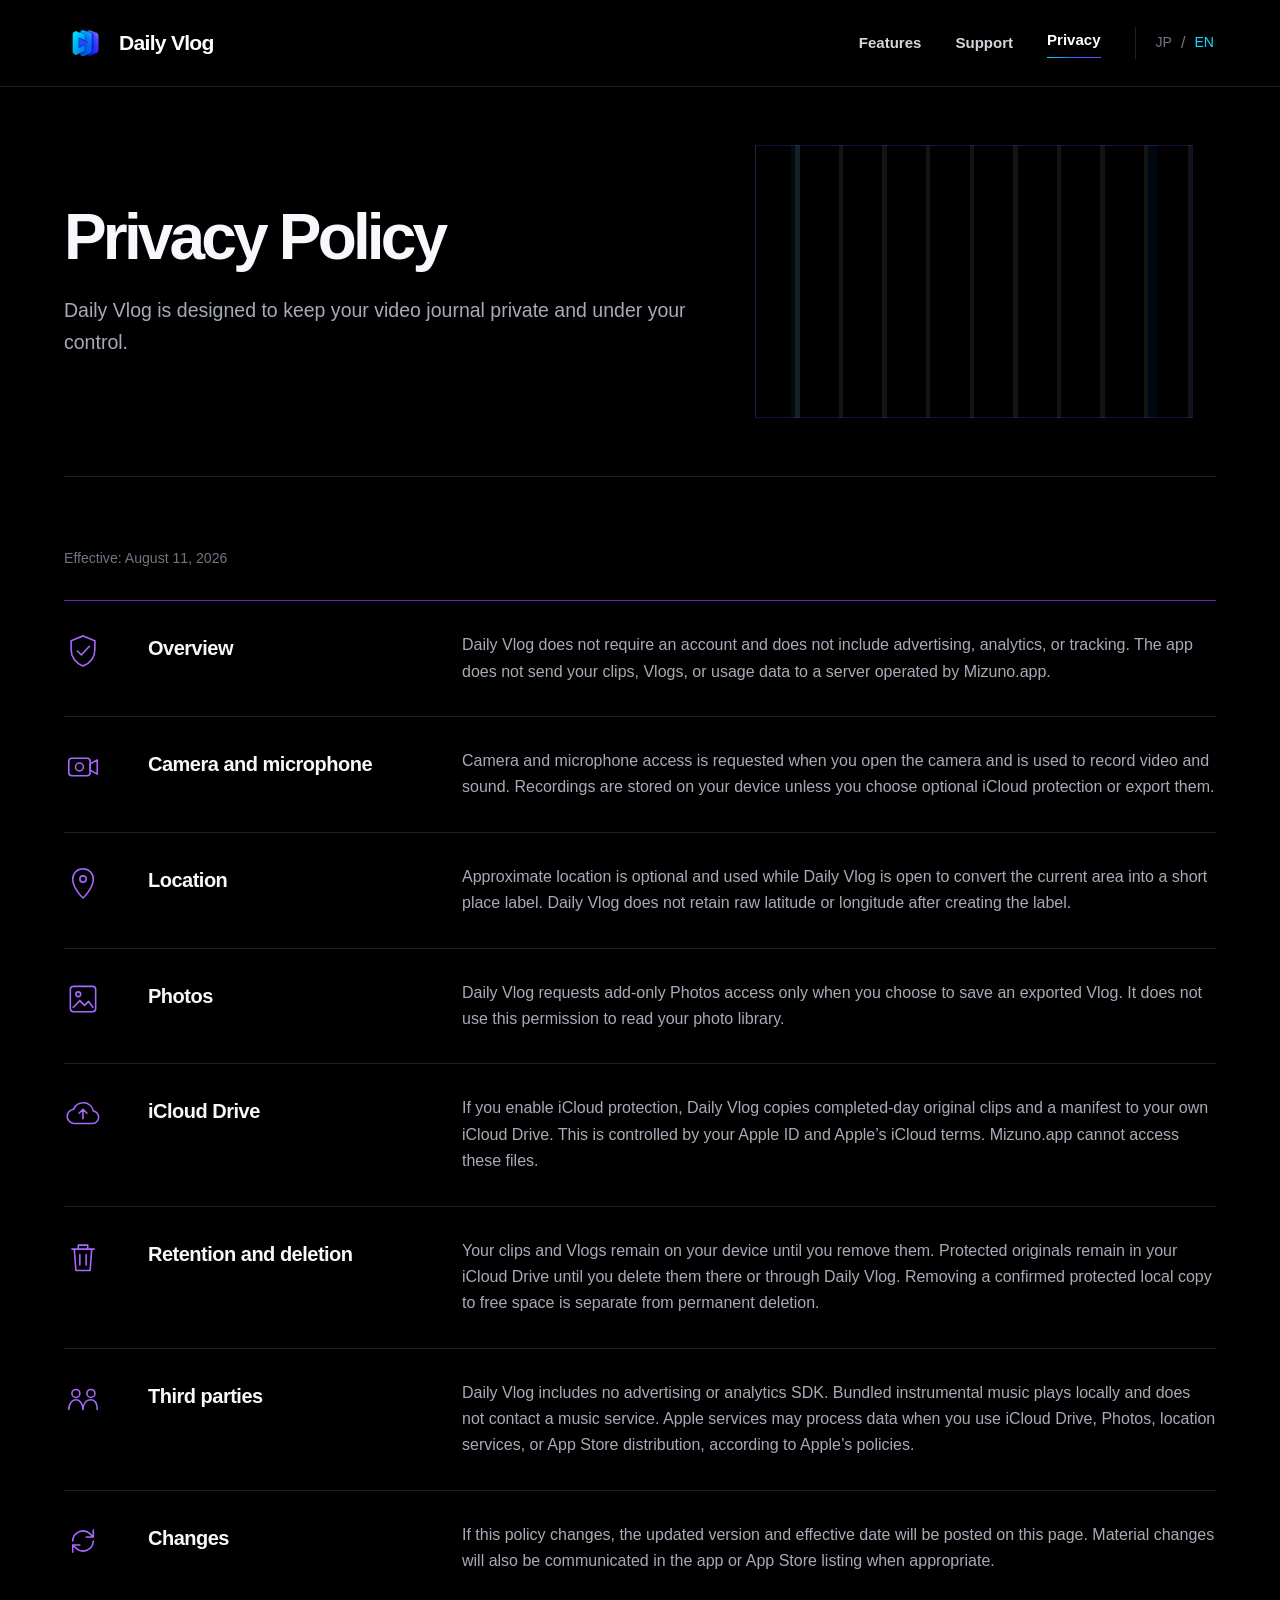
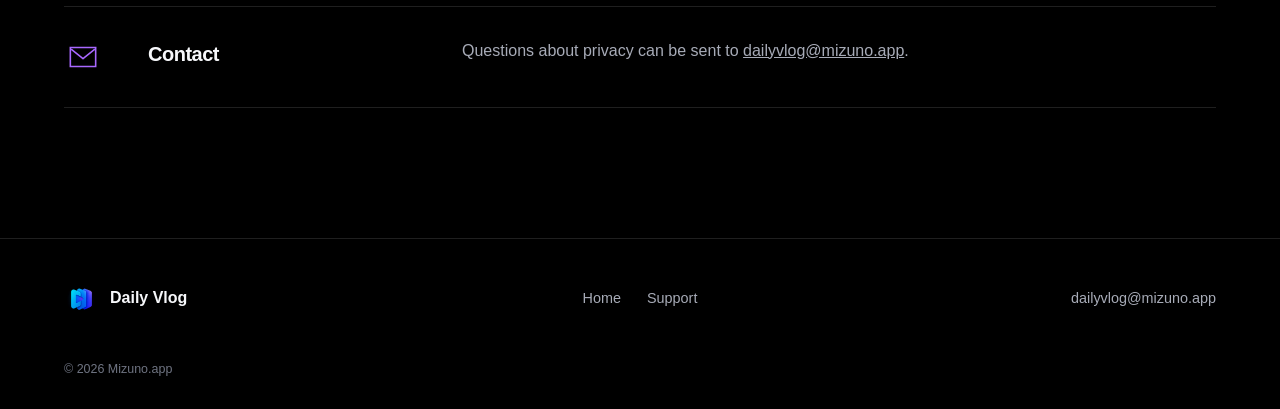
==== privacy/index.html @ 8fce245f "Launch Daily Vlog website" ====
<!doctype html>
<html lang="en">
  <head>
    <meta charset="utf-8"><meta name="viewport" content="width=device-width, initial-scale=1">
    <meta name="description" content="Privacy policy for Daily Vlog on iPhone.">
    <meta name="theme-color" content="#000000"><meta property="og:type" content="website"><meta property="og:title" content="Privacy Policy — Daily Vlog"><meta property="og:url" content="https://dailyvlog.mizuno.app/privacy/">
    <link rel="canonical" href="https://dailyvlog.mizuno.app/privacy/"><link rel="icon" href="/assets/app-icon.png"><link rel="stylesheet" href="/styles.css?v=1">
    <title>Privacy Policy — Daily Vlog</title><script src="/app.js?v=1" defer></script>
  </head>
  <body class="doc--privacy" data-title-en="Privacy Policy — Daily Vlog" data-title-ja="プライバシーポリシー — Daily Vlog">
    <a class="skip-link" href="#main">Skip to content</a><div class="shell">
      <header class="topbar"><div class="topbar__inner"><a class="brand" href="/" aria-label="Daily Vlog home"><img src="/assets/app-icon.png" alt="" width="42" height="42"><span>Daily Vlog</span></a><button class="menu-button" type="button" aria-expanded="false" aria-label="Open menu" data-menu-button><span></span></button><nav class="nav" aria-label="Primary navigation" data-nav><a href="/#features"><span data-lang="en">Features</span><span data-lang="ja" hidden>機能</span></a><a href="/support/"><span data-lang="en">Support</span><span data-lang="ja" hidden>サポート</span></a><a href="/privacy/" aria-current="page"><span data-lang="en">Privacy</span><span data-lang="ja" hidden>プライバシー</span></a><div class="lang-switch" aria-label="Language"><button type="button" data-lang-button="ja" aria-pressed="false">JP</button><span>/</span><button class="is-active" type="button" data-lang-button="en" aria-pressed="true">EN</button></div></nav></div></header>
      <main class="doc-main" id="main">
        <div class="doc-hero"><h1><span data-lang="en">Privacy Policy</span><span data-lang="ja" hidden>プライバシーポリシー</span></h1><p data-lang="en">Daily Vlog is designed to keep your video journal private and under your control.</p><p data-lang="ja" hidden>Daily Vlogは、ビデオ日記をお客様の管理下でプライベートに保つよう設計されています。</p></div>
        <div class="doc-content"><p class="policy-meta"><span data-lang="en">Effective: August 11, 2026</span><span data-lang="ja" hidden>施行日：2026年8月11日</span></p><div class="policy-list">
          <section class="policy-section"><svg viewBox="0 0 48 48" fill="none" aria-hidden="true"><path d="M24 5 39 11v11c0 10-6 17-15 21C15 39 9 32 9 22V11l15-6Z" stroke="currentColor" stroke-width="2"/><path d="m17 24 5 5 10-11" stroke="currentColor" stroke-width="2" stroke-linecap="round" stroke-linejoin="round"/></svg><h2><span data-lang="en">Overview</span><span data-lang="ja" hidden>概要</span></h2><div><p data-lang="en">Daily Vlog does not require an account and does not include advertising, analytics, or tracking. The app does not send your clips, Vlogs, or usage data to a server operated by Mizuno.app.</p><p data-lang="ja" hidden>Daily Vlogはアカウントを必要とせず、広告、アクセス解析、トラッキングを含みません。クリップ、Vlog、利用情報をMizuno.appが運営するサーバーへ送信しません。</p></div></section>
          <section class="policy-section"><svg viewBox="0 0 48 48" fill="none" aria-hidden="true"><rect x="6" y="13" width="27" height="22" rx="4" stroke="currentColor" stroke-width="2"/><path d="m33 20 9-5v18l-9-5v-8Z" stroke="currentColor" stroke-width="2" stroke-linejoin="round"/><circle cx="19.5" cy="24" r="5" stroke="currentColor" stroke-width="2"/></svg><h2><span data-lang="en">Camera and microphone</span><span data-lang="ja" hidden>カメラとマイク</span></h2><div><p data-lang="en">Camera and microphone access is requested when you open the camera and is used to record video and sound. Recordings are stored on your device unless you choose optional iCloud protection or export them.</p><p data-lang="ja" hidden>カメラを開いたときに、映像と音声を記録するためのアクセスを求めます。撮影データは、任意のiCloud保護や書き出しを選ばない限り端末内に保存されます。</p></div></section>
          <section class="policy-section"><svg viewBox="0 0 48 48" fill="none" aria-hidden="true"><path d="M24 43s13-12 13-24a13 13 0 1 0-26 0c0 12 13 24 13 24Z" stroke="currentColor" stroke-width="2"/><circle cx="24" cy="19" r="4" stroke="currentColor" stroke-width="2"/></svg><h2><span data-lang="en">Location</span><span data-lang="ja" hidden>位置情報</span></h2><div><p data-lang="en">Approximate location is optional and used while Daily Vlog is open to convert the current area into a short place label. Daily Vlog does not retain raw latitude or longitude after creating the label.</p><p data-lang="ja" hidden>おおよその位置情報は任意です。Daily Vlogの使用中に現在地を短い場所名へ変換するために使い、場所名の作成後は緯度・経度の生データを保持しません。</p></div></section>
          <section class="policy-section"><svg viewBox="0 0 48 48" fill="none" aria-hidden="true"><rect x="8" y="8" width="32" height="32" rx="4" stroke="currentColor" stroke-width="2"/><circle cx="18" cy="18" r="3" stroke="currentColor" stroke-width="2"/><path d="m11 35 9-9 6 6 5-5 6 8" stroke="currentColor" stroke-width="2" stroke-linejoin="round"/></svg><h2><span data-lang="en">Photos</span><span data-lang="ja" hidden>写真</span></h2><div><p data-lang="en">Daily Vlog requests add-only Photos access only when you choose to save an exported Vlog. It does not use this permission to read your photo library.</p><p data-lang="ja" hidden>書き出したVlogを「写真」へ保存するときだけ、追加専用アクセスを求めます。この許可を写真ライブラリの読み取りには使いません。</p></div></section>
          <section class="policy-section"><svg viewBox="0 0 48 48" fill="none" aria-hidden="true"><path d="M14 36h22a8 8 0 0 0 1-15.9A13 13 0 0 0 12.2 18 9 9 0 0 0 14 36Z" stroke="currentColor" stroke-width="2"/><path d="M24 30V18m-5 5 5-5 5 5" stroke="currentColor" stroke-width="2" stroke-linecap="round" stroke-linejoin="round"/></svg><h2><span data-lang="en">iCloud Drive</span><span data-lang="ja" hidden>iCloud Drive</span></h2><div><p data-lang="en">If you enable iCloud protection, Daily Vlog copies completed-day original clips and a manifest to your own iCloud Drive. This is controlled by your Apple ID and Apple’s iCloud terms. Mizuno.app cannot access these files.</p><p data-lang="ja" hidden>iCloud保護を有効にすると、完成した日のオリジナルクリップと管理情報をご自身のiCloud Driveへコピーします。これはApple IDとAppleのiCloud利用条件に基づいて管理され、Mizuno.appはファイルへアクセスできません。</p></div></section>
          <section class="policy-section"><svg viewBox="0 0 48 48" fill="none" aria-hidden="true"><path d="M10 14h28M18 14V9h12v5m-17 0 2 27h18l2-27M20 21v13m8-13v13" stroke="currentColor" stroke-width="2" stroke-linecap="round" stroke-linejoin="round"/></svg><h2><span data-lang="en">Retention and deletion</span><span data-lang="ja" hidden>保持と削除</span></h2><div><p data-lang="en">Your clips and Vlogs remain on your device until you remove them. Protected originals remain in your iCloud Drive until you delete them there or through Daily Vlog. Removing a confirmed protected local copy to free space is separate from permanent deletion.</p><p data-lang="ja" hidden>クリップとVlogは、お客様が削除するまで端末に残ります。保護済みのオリジナルは、Daily VlogまたはiCloud Driveから削除するまで残ります。容量を空けるため保護確認済みの端末内コピーだけを外す操作は、完全削除とは別です。</p></div></section>
          <section class="policy-section"><svg viewBox="0 0 48 48" fill="none" aria-hidden="true"><circle cx="15" cy="17" r="5" stroke="currentColor" stroke-width="2"/><circle cx="34" cy="17" r="5" stroke="currentColor" stroke-width="2"/><path d="M6 38c0-8 4-13 9-13s9 5 9 13M24 38c0-8 4-13 10-13s8 5 8 13" stroke="currentColor" stroke-width="2"/></svg><h2><span data-lang="en">Third parties</span><span data-lang="ja" hidden>第三者サービス</span></h2><div><p data-lang="en">Daily Vlog includes no advertising or analytics SDK. Bundled instrumental music plays locally and does not contact a music service. Apple services may process data when you use iCloud Drive, Photos, location services, or App Store distribution, according to Apple’s policies.</p><p data-lang="ja" hidden>Daily Vlogには広告・解析SDKがありません。収録されたインストゥルメンタル音楽は端末内で再生され、音楽サービスへ接続しません。iCloud Drive、「写真」、位置情報サービス、App Store配信を使う場合、Appleの方針に基づいてAppleのサービスがデータを処理することがあります。</p></div></section>
          <section class="policy-section"><svg viewBox="0 0 48 48" fill="none" aria-hidden="true"><path d="M11 24a13 13 0 0 1 22-9l4 4m0-9v9h-9M37 24a13 13 0 0 1-22 9l-4-4m0 9v-9h9" stroke="currentColor" stroke-width="2" stroke-linecap="round" stroke-linejoin="round"/></svg><h2><span data-lang="en">Changes</span><span data-lang="ja" hidden>変更</span></h2><div><p data-lang="en">If this policy changes, the updated version and effective date will be posted on this page. Material changes will also be communicated in the app or App Store listing when appropriate.</p><p data-lang="ja" hidden>本ポリシーを変更する場合、このページに更新内容と施行日を掲載します。重要な変更は、必要に応じてアプリ内またはApp Storeの掲載情報でもお知らせします。</p></div></section>
          <section class="policy-section"><svg viewBox="0 0 48 48" fill="none" aria-hidden="true"><path d="M8 12h32v24H8V12Z" stroke="currentColor" stroke-width="2"/><path d="m9 14 15 12 15-12" stroke="currentColor" stroke-width="2" stroke-linejoin="round"/></svg><h2><span data-lang="en">Contact</span><span data-lang="ja" hidden>お問い合わせ</span></h2><div><p data-lang="en">Questions about privacy can be sent to <a href="mailto:dailyvlog@mizuno.app">dailyvlog@mizuno.app</a>.</p><p data-lang="ja" hidden>プライバシーに関するお問い合わせは、<a href="mailto:dailyvlog@mizuno.app">dailyvlog@mizuno.app</a>までお送りください。</p></div></section>
        </div></div>
      </main>
      <footer class="footer"><div class="footer__inner"><div class="footer__brand"><img src="/assets/app-icon.png" alt="" width="34" height="34"><span>Daily Vlog</span></div><nav aria-label="Footer"><a href="/">Home</a><a href="/support/">Support</a></nav><a class="footer__contact" href="mailto:dailyvlog@mizuno.app">dailyvlog@mizuno.app</a></div><div class="footer__legal">© 2026 Mizuno.app</div></footer>
    </div>
  </body>
</html>
---- styles.css ----
:root {
  color-scheme: dark;
  --black: #000;
  --surface: #07080c;
  --surface-soft: #0b0d14;
  --text: #f7f8fb;
  --muted: #a7abb7;
  --faint: #6f7482;
  --line: rgba(255, 255, 255, 0.12);
  --line-strong: rgba(255, 255, 255, 0.22);
  --cyan: #12d9ff;
  --blue: #1677ff;
  --violet: #8d38ff;
  --accent: linear-gradient(110deg, var(--cyan), var(--blue) 48%, var(--violet));
  --max: 1220px;
  --page-pad: clamp(24px, 5vw, 72px);
  --radius: 22px;
  --shadow: 0 32px 90px rgba(22, 119, 255, 0.18);
  --font: Inter, ui-sans-serif, -apple-system, BlinkMacSystemFont, "SF Pro Display", "Segoe UI", "Hiragino Sans", "Yu Gothic", sans-serif;
}

*,
*::before,
*::after {
  box-sizing: border-box;
}

html {
  scroll-behavior: smooth;
  background: var(--black);
}

body {
  min-width: 320px;
  margin: 0;
  background: var(--black);
  color: var(--text);
  font-family: var(--font);
  line-height: 1.65;
  -webkit-font-smoothing: antialiased;
  text-rendering: optimizeLegibility;
}

body::before {
  content: "";
  position: fixed;
  inset: 0;
  z-index: -2;
  pointer-events: none;
  background:
    radial-gradient(circle at 72% 10%, rgba(22, 119, 255, 0.09), transparent 34%),
    radial-gradient(circle at 88% 52%, rgba(141, 56, 255, 0.055), transparent 30%);
}

a {
  color: inherit;
}

img {
  display: block;
  max-width: 100%;
}

button {
  color: inherit;
  font: inherit;
}

[hidden] {
  display: none !important;
}

.skip-link {
  position: fixed;
  top: 12px;
  left: 12px;
  z-index: 100;
  padding: 10px 14px;
  border-radius: 10px;
  background: white;
  color: black;
  transform: translateY(-160%);
}

.skip-link:focus {
  transform: translateY(0);
}

.shell {
  overflow: clip;
}

.topbar {
  position: relative;
  z-index: 20;
  border-bottom: 1px solid var(--line);
  background: rgba(0, 0, 0, 0.86);
  backdrop-filter: blur(22px);
}

.topbar__inner,
.section__inner,
.footer__inner,
.doc-hero,
.doc-content {
  width: min(calc(100% - (var(--page-pad) * 2)), var(--max));
  margin: 0 auto;
}

.topbar__inner {
  min-height: 86px;
  display: flex;
  align-items: center;
  justify-content: space-between;
  gap: 32px;
}

.brand {
  display: inline-flex;
  align-items: center;
  gap: 13px;
  color: white;
  font-size: 1.32rem;
  font-weight: 760;
  letter-spacing: -0.035em;
  text-decoration: none;
}

.brand img {
  width: 42px;
  height: 42px;
  border-radius: 11px;
}

.nav {
  display: flex;
  align-items: center;
  gap: 34px;
}

.nav a {
  color: #d4d6dc;
  font-size: 0.94rem;
  font-weight: 590;
  text-decoration: none;
  transition: color 160ms ease;
}

.nav a:hover,
.nav a:focus-visible,
.nav a[aria-current="page"] {
  color: white;
}

.nav a[aria-current="page"]::after {
  content: "";
  display: block;
  height: 1px;
  margin-top: 5px;
  background: var(--accent);
}

.lang-switch {
  display: inline-flex;
  align-items: center;
  gap: 7px;
  padding-left: 18px;
  border-left: 1px solid var(--line);
}

.lang-switch span {
  color: var(--faint);
}

.lang-switch button {
  padding: 4px 2px;
  border: 0;
  background: transparent;
  color: var(--faint);
  font-size: 0.88rem;
  cursor: pointer;
}

.lang-switch button.is-active {
  color: var(--cyan);
}

.menu-button {
  display: none;
  width: 44px;
  height: 44px;
  align-items: center;
  justify-content: center;
  border: 1px solid var(--line-strong);
  border-radius: 50%;
  background: var(--surface);
}

.menu-button span {
  width: 18px;
  height: 1.5px;
  background: currentColor;
  box-shadow: 0 6px 0 currentColor, 0 -6px 0 currentColor;
}

.hero {
  border-bottom: 1px solid var(--line);
}

.hero__inner {
  width: min(calc(100% - (var(--page-pad) * 2)), 1400px);
  min-height: 650px;
  margin: 0 auto;
  display: grid;
  grid-template-columns: minmax(390px, 0.82fr) minmax(520px, 1.18fr);
  align-items: center;
  gap: 20px;
  padding: 58px 0 54px;
}

.hero__copy {
  position: relative;
  z-index: 2;
  max-width: 650px;
}

h1,
h2,
h3,
p {
  margin-top: 0;
}

.hero h1 {
  max-width: 760px;
  margin-bottom: 28px;
  font-size: clamp(3.45rem, 5.2vw, 5.4rem);
  font-weight: 780;
  letter-spacing: -0.068em;
  line-height: 0.99;
}

.hero__lead {
  max-width: 570px;
  margin-bottom: 34px;
  color: #b8bbc5;
  font-size: clamp(1.05rem, 1.6vw, 1.28rem);
  line-height: 1.55;
}

.actions {
  display: flex;
  flex-wrap: wrap;
  gap: 14px;
}

.button {
  display: inline-flex;
  min-height: 54px;
  align-items: center;
  justify-content: center;
  padding: 0 24px;
  border: 1px solid var(--line-strong);
  border-radius: 12px;
  font-size: 0.96rem;
  font-weight: 690;
  letter-spacing: -0.01em;
  text-decoration: none;
  transition: transform 180ms ease, border-color 180ms ease, box-shadow 180ms ease;
}

.button:hover,
.button:focus-visible {
  transform: translateY(-2px);
  border-color: rgba(255, 255, 255, 0.42);
}

.button--primary {
  border: 0;
  background: var(--accent);
  color: white;
  box-shadow: 0 16px 44px rgba(73, 54, 255, 0.27);
}

.button--ghost {
  background: rgba(0, 0, 0, 0.5);
}

.hero__media {
  position: relative;
  min-width: 0;
}

.hero__media::before {
  content: "";
  position: absolute;
  inset: 12% 8%;
  z-index: -1;
  background: radial-gradient(ellipse, rgba(20, 128, 255, 0.2), transparent 68%);
  filter: blur(24px);
}

.hero__media img {
  width: 100%;
  max-height: 620px;
  object-fit: contain;
  filter: saturate(0.96) contrast(1.03);
  mask-image: linear-gradient(90deg, transparent 0, black 8%, black 96%, transparent 100%);
}

.section {
  padding: clamp(92px, 11vw, 156px) 0;
  border-bottom: 1px solid var(--line);
}

.section h2,
.doc-hero h1 {
  margin-bottom: 24px;
  font-size: clamp(2.8rem, 5vw, 5rem);
  font-weight: 760;
  letter-spacing: -0.06em;
  line-height: 1.02;
}

.section__intro {
  max-width: 690px;
  color: var(--muted);
  font-size: clamp(1.05rem, 1.6vw, 1.3rem);
}

.workflow {
  display: grid;
  grid-template-columns: repeat(3, 1fr);
  gap: clamp(28px, 5vw, 72px);
}

.workflow__item {
  min-width: 0;
}

.workflow__number {
  display: inline-block;
  margin-bottom: 26px;
  color: var(--cyan);
  font-size: 0.9rem;
  font-weight: 760;
  letter-spacing: 0.08em;
}

.workflow__item:nth-child(2) .workflow__number {
  color: var(--blue);
}

.workflow__item:nth-child(3) .workflow__number {
  color: #a868ff;
}

.workflow__visual {
  height: 142px;
  margin-bottom: 32px;
  display: flex;
  align-items: center;
  color: var(--cyan);
}

.duration-dial {
  width: 140px;
  height: 140px;
  display: flex;
  align-items: center;
  justify-content: center;
  gap: 12px;
  border: 1px solid rgba(18, 217, 255, 0.48);
  border-radius: 50%;
  box-shadow: inset 0 0 26px rgba(18, 217, 255, 0.08), 0 0 32px rgba(18, 217, 255, 0.1);
}

.duration-dial span {
  color: #8eeeff;
  font-size: 1.08rem;
}

.duration-dial strong {
  color: #d7f9ff;
  font-size: 2.5rem;
  font-weight: 520;
}

.film-stack {
  position: relative;
  width: 150px;
  height: 110px;
}

.film-stack span {
  position: absolute;
  inset: 15px 20px;
  border: 2px solid var(--blue);
  border-radius: 12px;
  background: linear-gradient(135deg, rgba(18, 217, 255, 0.16), rgba(141, 56, 255, 0.18));
  box-shadow: 0 0 24px rgba(22, 119, 255, 0.2);
}

.film-stack span:nth-child(1) { transform: rotate(-12deg) translate(-9px, 1px); opacity: 0.55; }
.film-stack span:nth-child(2) { transform: rotate(0); }
.film-stack span:nth-child(3) { transform: rotate(12deg) translate(9px, 1px); opacity: 0.62; border-color: var(--violet); }

.keep-mark {
  width: 112px;
  height: 126px;
  display: grid;
  place-items: center;
  border: 1px solid rgba(141, 56, 255, 0.7);
  border-radius: 18px;
  background: linear-gradient(155deg, rgba(22, 119, 255, 0.15), rgba(141, 56, 255, 0.16));
  box-shadow: 0 0 36px rgba(141, 56, 255, 0.14);
}

.keep-mark svg {
  width: 44px;
  color: #b37aff;
}

.workflow h3 {
  margin-bottom: 14px;
  font-size: 2rem;
  font-weight: 710;
  letter-spacing: -0.04em;
}

.workflow p {
  max-width: 330px;
  margin-bottom: 0;
  color: var(--muted);
}

.privacy-story {
  display: grid;
  grid-template-columns: minmax(300px, 0.78fr) minmax(430px, 1.22fr);
  align-items: center;
  gap: clamp(56px, 10vw, 150px);
}

.privacy-story__visual {
  position: relative;
  min-height: 440px;
  display: grid;
  place-items: center;
}

.privacy-story__visual::before,
.privacy-story__visual::after {
  content: "";
  position: absolute;
  border: 1px solid rgba(18, 217, 255, 0.18);
  border-radius: 50%;
}

.privacy-story__visual::before { width: 390px; height: 390px; }
.privacy-story__visual::after { width: 290px; height: 290px; border-color: rgba(141, 56, 255, 0.25); }

.privacy-story__visual img {
  position: relative;
  z-index: 2;
  width: min(58%, 230px);
  border-radius: 24%;
  box-shadow: var(--shadow);
}

.privacy-story__copy h2 {
  max-width: 720px;
}

.privacy-points {
  margin: 38px 0 0;
  padding: 0;
  display: grid;
  gap: 16px;
  list-style: none;
}

.privacy-points li {
  padding: 17px 0;
  border-top: 1px solid var(--line);
  color: #d6d8df;
  font-weight: 620;
}

.features-layout {
  display: grid;
  grid-template-columns: minmax(260px, 0.68fr) minmax(520px, 1.32fr);
  gap: clamp(50px, 9vw, 130px);
}

.feature-list {
  border-top: 1px solid var(--line);
}

.feature-row {
  display: grid;
  grid-template-columns: 58px minmax(170px, 0.7fr) minmax(250px, 1.3fr);
  align-items: center;
  gap: 28px;
  padding: 30px 0;
  border-bottom: 1px solid var(--line);
}

.feature-row::after {
  content: "";
  grid-column: 1 / -1;
  height: 1px;
  margin-bottom: -31px;
  background: var(--accent);
  opacity: 0;
  transform: scaleX(0.5);
  transform-origin: left;
  transition: opacity 180ms ease, transform 220ms ease;
}

.feature-row:hover::after {
  opacity: 0.9;
  transform: scaleX(1);
}

.feature-row svg {
  width: 40px;
  height: 40px;
  color: var(--cyan);
}

.feature-row:nth-child(2) svg,
.feature-row:nth-child(3) svg { color: var(--blue); }
.feature-row:nth-child(4) svg { color: #a868ff; }

.feature-row h3 {
  margin: 0;
  font-size: 1.3rem;
  letter-spacing: -0.025em;
}

.feature-row p {
  margin: 0;
  color: var(--muted);
}

.closing {
  position: relative;
  min-height: 430px;
  display: flex;
  align-items: center;
  overflow: hidden;
}

.closing::after {
  content: "";
  position: absolute;
  inset: 0 0 0 38%;
  background: url("/assets/hero-moments.png") center / cover no-repeat;
  opacity: 0.35;
  mask-image: linear-gradient(90deg, transparent 0, black 30%, black 100%);
}

.closing__copy {
  position: relative;
  z-index: 2;
}

.closing h2 {
  max-width: 520px;
}

.footer {
  border-top: 1px solid var(--line);
}

.footer__inner {
  min-height: 120px;
  display: grid;
  grid-template-columns: 1fr auto 1fr;
  align-items: center;
  gap: 34px;
}

.footer__brand {
  display: flex;
  align-items: center;
  gap: 12px;
  font-weight: 700;
}

.footer__brand img {
  width: 34px;
  height: 34px;
  border-radius: 9px;
}

.footer nav {
  display: flex;
  gap: 26px;
}

.footer nav a,
.footer__contact {
  color: var(--muted);
  font-size: 0.9rem;
  text-decoration: none;
}

.footer__contact {
  justify-self: end;
}

.footer__legal {
  width: min(calc(100% - (var(--page-pad) * 2)), var(--max));
  margin: 0 auto;
  padding: 0 0 30px;
  color: var(--faint);
  font-size: 0.78rem;
}

.doc-main {
  min-height: 70vh;
}

.doc-hero {
  position: relative;
  min-height: 390px;
  display: flex;
  flex-direction: column;
  justify-content: center;
  border-bottom: 1px solid var(--line);
}

.doc-hero::after {
  content: "";
  position: absolute;
  right: 2%;
  width: 38%;
  aspect-ratio: 1.6;
  border: 1px solid rgba(18, 217, 255, 0.22);
  background:
    linear-gradient(90deg, transparent 8%, rgba(18, 217, 255, 0.08) 8% 10%, transparent 10% 90%, rgba(22, 119, 255, 0.08) 90% 92%, transparent 92%),
    repeating-linear-gradient(90deg, transparent 0 9%, rgba(255, 255, 255, 0.1) 9% 10%);
  opacity: 0.8;
}

.doc--privacy .doc-hero::after {
  border-color: rgba(141, 56, 255, 0.28);
}

.doc-hero h1 {
  position: relative;
  z-index: 1;
  max-width: 790px;
}

.doc-hero p {
  position: relative;
  z-index: 1;
  max-width: 650px;
  margin: 0;
  color: var(--muted);
  font-size: 1.22rem;
}

.doc-content {
  padding: 70px 0 130px;
}

.faq-list {
  border-top: 1px solid rgba(18, 217, 255, 0.65);
}

.faq-list details {
  border-bottom: 1px solid var(--line);
}

.faq-list summary {
  position: relative;
  padding: 27px 54px 27px 44px;
  color: #edfaff;
  font-size: 1.22rem;
  font-weight: 680;
  letter-spacing: -0.02em;
  cursor: pointer;
  list-style: none;
}

.faq-list summary::-webkit-details-marker {
  display: none;
}

.faq-list summary::before {
  content: "";
  position: absolute;
  top: 35px;
  left: 7px;
  width: 10px;
  height: 10px;
  border-right: 2px solid var(--cyan);
  border-bottom: 2px solid var(--cyan);
  transform: rotate(-45deg);
  transition: transform 160ms ease;
}

.faq-list summary::after {
  content: "+";
  position: absolute;
  top: 25px;
  right: 6px;
  color: var(--cyan);
  font-size: 1.5rem;
  font-weight: 350;
}

.faq-list details[open] summary::before {
  transform: rotate(45deg);
}

.faq-list details[open] summary::after {
  content: "−";
}

.faq-answer {
  max-width: 840px;
  padding: 0 44px 30px;
  color: var(--muted);
}

.faq-answer p:last-child,
.faq-answer ul:last-child {
  margin-bottom: 0;
}

.faq-answer li + li {
  margin-top: 8px;
}

.contact-block {
  margin-top: 60px;
  padding: 44px 0;
  display: grid;
  grid-template-columns: 72px 1fr auto;
  align-items: center;
  gap: 26px;
  border-top: 1px solid var(--cyan);
  border-bottom: 1px solid var(--blue);
}

.contact-block svg {
  width: 52px;
  color: var(--cyan);
}

.contact-block h2 {
  margin-bottom: 6px;
  font-size: 1.6rem;
  letter-spacing: -0.035em;
}

.contact-block p {
  margin: 0;
  color: var(--muted);
}

.contact-block > a {
  color: var(--cyan);
  font-size: 1.15rem;
  font-weight: 650;
  text-underline-offset: 6px;
}

.policy-list {
  border-top: 1px solid rgba(141, 56, 255, 0.7);
}

.policy-section {
  display: grid;
  grid-template-columns: 56px minmax(210px, 0.55fr) minmax(340px, 1.45fr);
  gap: 28px;
  align-items: start;
  padding: 31px 0;
  border-bottom: 1px solid var(--line);
}

.policy-section svg {
  width: 38px;
  color: #a868ff;
}

.policy-section h2 {
  margin: 0;
  font-size: 1.25rem;
  letter-spacing: -0.025em;
}

.policy-section p {
  margin: 0;
  color: var(--muted);
}

.policy-section p + p {
  margin-top: 12px;
}

.policy-meta {
  margin-bottom: 30px;
  color: var(--faint);
  font-size: 0.88rem;
}

[data-reveal] {
  opacity: 1;
  transform: none;
}

.js-ready [data-reveal] {
  opacity: 0;
  transform: translateY(18px);
  transition: opacity 620ms ease, transform 620ms ease;
}

.js-ready [data-reveal].is-visible {
  opacity: 1;
  transform: translateY(0);
}

:focus-visible {
  outline: 2px solid var(--cyan);
  outline-offset: 4px;
}

@media (prefers-reduced-motion: reduce) {
  html { scroll-behavior: auto; }
  *, *::before, *::after { transition-duration: 0.01ms !important; animation-duration: 0.01ms !important; }
}

@media (max-width: 980px) {
  .hero__inner {
    grid-template-columns: 1fr;
    min-height: auto;
    padding-top: 86px;
  }

  .hero__copy {
    max-width: 760px;
  }

  .hero__media {
    max-width: 860px;
    margin: -10px auto 0;
  }

  .privacy-story,
  .features-layout {
    grid-template-columns: 1fr;
  }

  .privacy-story__visual {
    min-height: 360px;
    order: 2;
  }

  .features-layout {
    gap: 48px;
  }

  .footer__inner {
    grid-template-columns: 1fr auto;
  }

  .footer nav { order: 3; grid-column: 1 / -1; padding-bottom: 24px; }
}

@media (max-width: 760px) {
  .topbar__inner {
    min-height: 72px;
  }

  .brand {
    font-size: 1.12rem;
  }

  .brand img {
    width: 36px;
    height: 36px;
  }

  .menu-button {
    display: inline-flex;
  }

  .nav {
    position: absolute;
    top: 72px;
    left: 0;
    right: 0;
    display: none;
    align-items: stretch;
    padding: 24px var(--page-pad) 30px;
    flex-direction: column;
    gap: 18px;
    border-bottom: 1px solid var(--line);
    background: rgba(0, 0, 0, 0.97);
  }

  .nav.is-open {
    display: flex;
  }

  .lang-switch {
    padding: 14px 0 0;
    border-top: 1px solid var(--line);
    border-left: 0;
  }

  .hero__inner {
    padding: 64px 0 40px;
  }

  .hero h1 {
    font-size: clamp(3rem, 13vw, 4.4rem);
  }

  .hero__lead {
    font-size: 1.04rem;
  }

  .hero__media img {
    mask-image: linear-gradient(90deg, transparent 0, black 3%, black 97%, transparent 100%);
  }

  .section {
    padding: 86px 0;
  }

  .workflow {
    grid-template-columns: 1fr;
    gap: 70px;
  }

  .workflow__item {
    display: grid;
    grid-template-columns: 120px 1fr;
    gap: 0 26px;
  }

  .workflow__number {
    grid-column: 1 / -1;
  }

  .workflow__visual {
    grid-row: 2 / 5;
    height: 118px;
  }

  .duration-dial { width: 112px; height: 112px; }
  .film-stack { transform: scale(0.82); transform-origin: left center; }
  .keep-mark { width: 92px; height: 106px; }

  .privacy-story__visual::before { width: min(88vw, 350px); height: min(88vw, 350px); }
  .privacy-story__visual::after { width: min(64vw, 255px); height: min(64vw, 255px); }

  .feature-row {
    grid-template-columns: 46px 1fr;
    gap: 14px 18px;
    padding: 26px 0;
  }

  .feature-row p {
    grid-column: 2;
  }

  .closing {
    min-height: 510px;
    align-items: flex-start;
    padding-top: 84px;
  }

  .closing::after {
    inset: 44% -20% 0 15%;
    mask-image: linear-gradient(180deg, transparent 0, black 28%);
  }

  .footer__inner {
    min-height: auto;
    padding: 36px 0 26px;
    grid-template-columns: 1fr;
    gap: 24px;
  }

  .footer nav {
    grid-column: auto;
    padding-bottom: 0;
    flex-wrap: wrap;
  }

  .footer__contact {
    justify-self: start;
  }

  .doc-hero {
    min-height: 340px;
  }

  .doc-hero::after {
    right: 0;
    bottom: 20px;
    width: 52%;
    opacity: 0.35;
  }

  .doc-content {
    padding: 52px 0 90px;
  }

  .faq-list summary {
    padding: 24px 44px 24px 35px;
    font-size: 1.07rem;
  }

  .faq-list summary::before {
    left: 3px;
    top: 32px;
  }

  .faq-list summary::after {
    top: 21px;
  }

  .faq-answer {
    padding: 0 20px 26px 35px;
  }

  .contact-block {
    grid-template-columns: 52px 1fr;
    padding: 34px 0;
  }

  .contact-block svg { width: 40px; }
  .contact-block > a { grid-column: 2; }

  .policy-section {
    grid-template-columns: 44px 1fr;
    gap: 16px 18px;
    padding: 27px 0;
  }

  .policy-section p {
    grid-column: 2;
  }

  .policy-section > div {
    grid-column: 2;
  }
}

@media (max-width: 460px) {
  :root { --page-pad: 20px; }
  .actions { flex-direction: column; align-items: stretch; }
  .button { width: 100%; }
  .workflow__item { grid-template-columns: 98px 1fr; gap: 0 18px; }
  .duration-dial { width: 94px; height: 94px; gap: 7px; }
  .duration-dial strong { font-size: 2rem; }
  .duration-dial span { font-size: 0.86rem; }
  .footer nav { gap: 18px; }
}
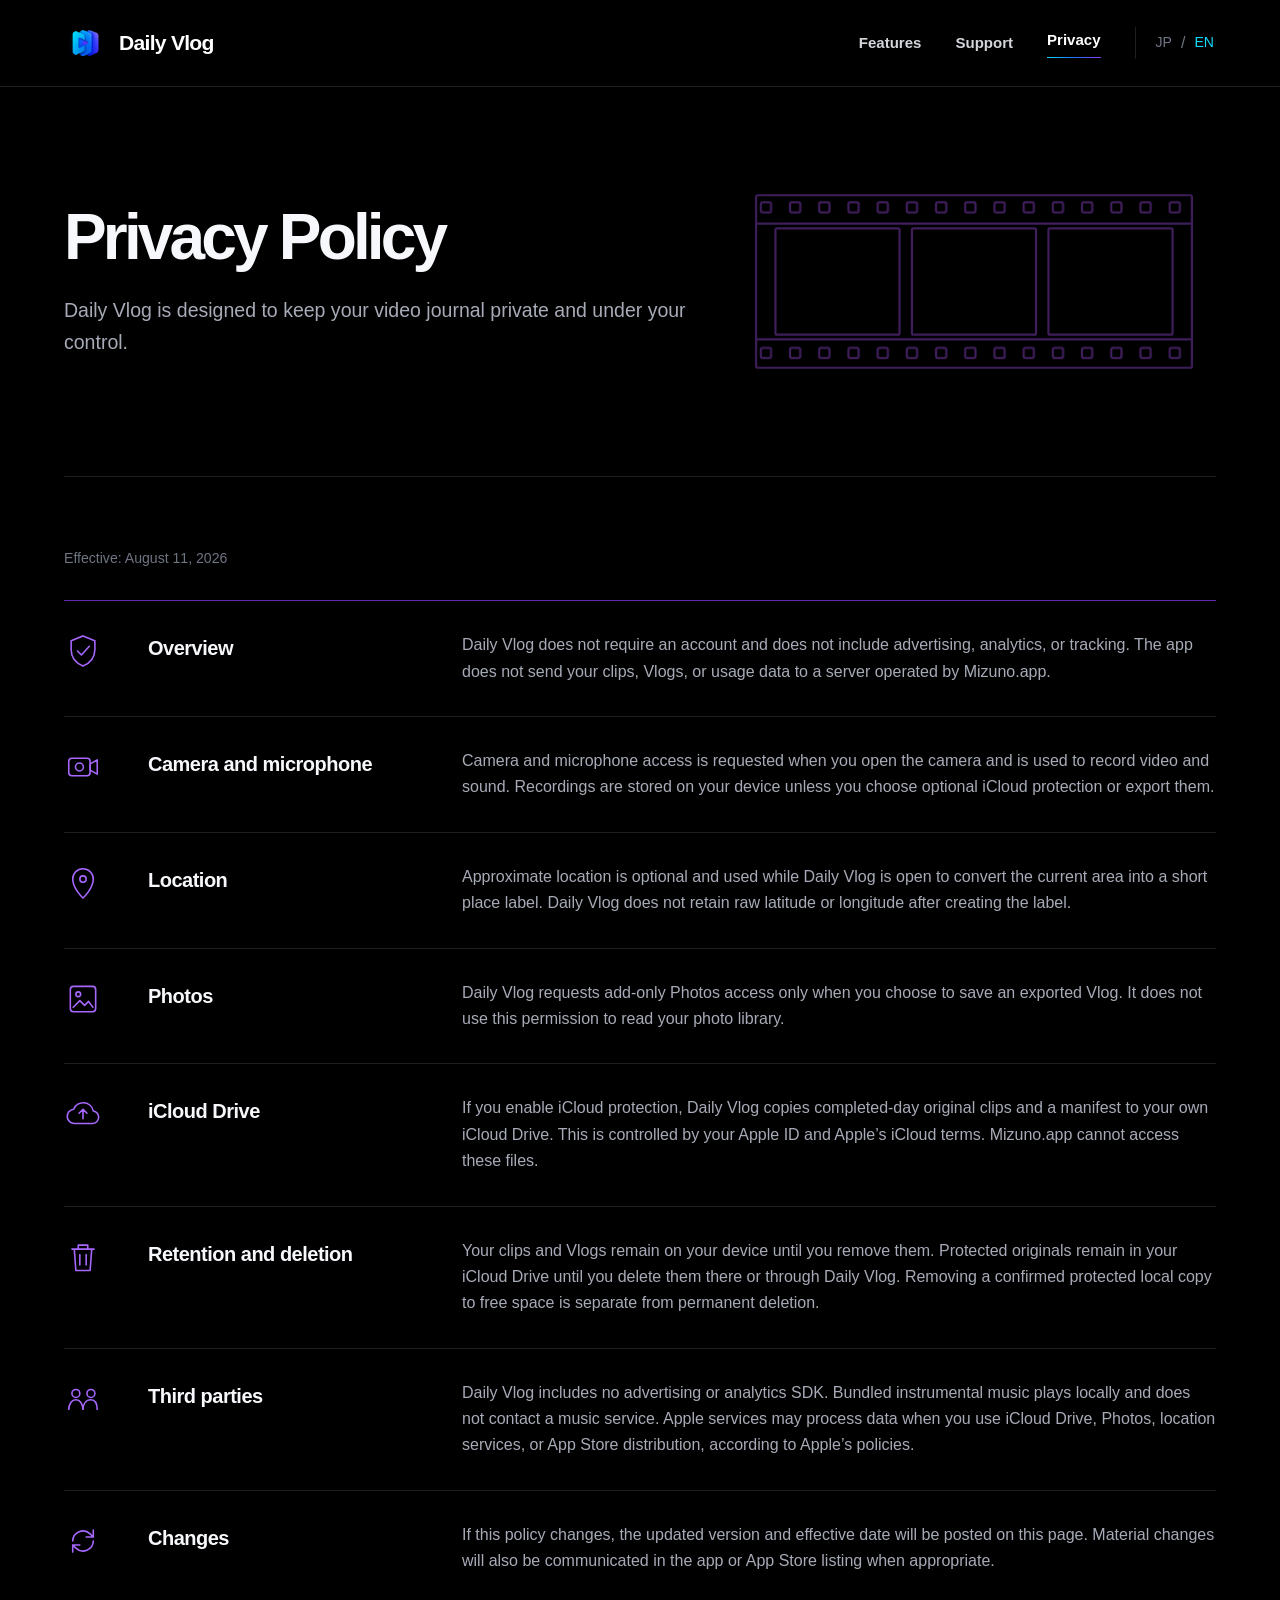
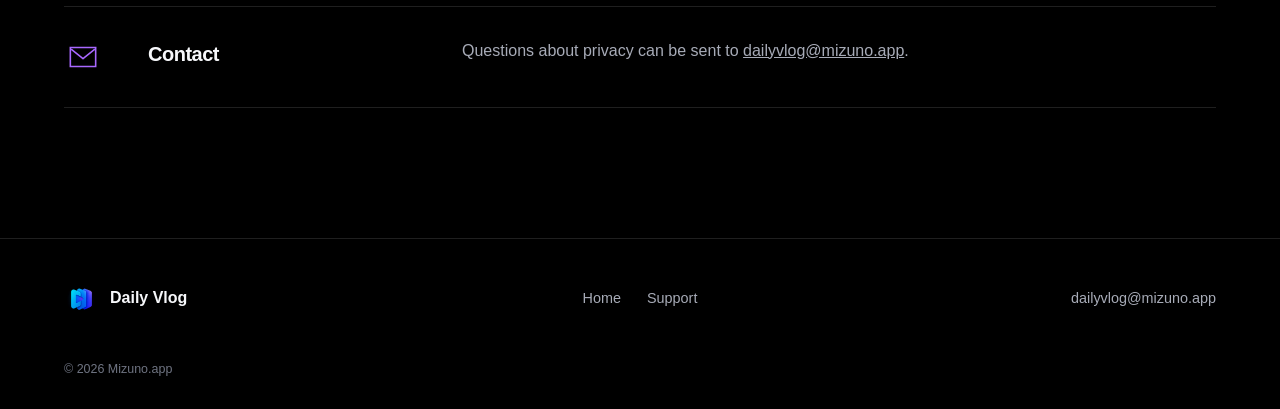
==== commit 765f7136: "Render document hero as film strip" ====
--- a/privacy/index.html
+++ b/privacy/index.html
@@ -4,7 +4,7 @@
     <meta charset="utf-8"><meta name="viewport" content="width=device-width, initial-scale=1">
     <meta name="description" content="Privacy policy for Daily Vlog on iPhone.">
     <meta name="theme-color" content="#000000"><meta property="og:type" content="website"><meta property="og:title" content="Privacy Policy — Daily Vlog"><meta property="og:url" content="https://dailyvlog.mizuno.app/privacy/">
-    <link rel="canonical" href="https://dailyvlog.mizuno.app/privacy/"><link rel="icon" href="/assets/app-icon.png"><link rel="stylesheet" href="/styles.css?v=1">
+    <link rel="canonical" href="https://dailyvlog.mizuno.app/privacy/"><link rel="icon" href="/assets/app-icon.png"><link rel="stylesheet" href="/styles.css?v=3">
     <title>Privacy Policy — Daily Vlog</title><script src="/app.js?v=1" defer></script>
   </head>
   <body class="doc--privacy" data-title-en="Privacy Policy — Daily Vlog" data-title-ja="プライバシーポリシー — Daily Vlog">
--- a/styles.css
+++ b/styles.css
@@ -59,6 +59,7 @@
 img {
   display: block;
   max-width: 100%;
+  height: auto;
 }
 
 button {
@@ -623,6 +624,7 @@
 }
 
 .doc-hero {
+  --doc-film-rgb: 18, 217, 255;
   position: relative;
   min-height: 390px;
   display: flex;
@@ -637,15 +639,15 @@
   right: 2%;
   width: 38%;
   aspect-ratio: 1.6;
-  border: 1px solid rgba(18, 217, 255, 0.22);
-  background:
-    linear-gradient(90deg, transparent 8%, rgba(18, 217, 255, 0.08) 8% 10%, transparent 10% 90%, rgba(22, 119, 255, 0.08) 90% 92%, transparent 92%),
-    repeating-linear-gradient(90deg, transparent 0 9%, rgba(255, 255, 255, 0.1) 9% 10%);
-  opacity: 0.8;
-}
-
-.doc--privacy .doc-hero::after {
-  border-color: rgba(141, 56, 255, 0.28);
+  pointer-events: none;
+  background: rgba(var(--doc-film-rgb), 0.34);
+  -webkit-mask: url("/assets/film-strip.svg") center / 100% 100% no-repeat;
+  mask: url("/assets/film-strip.svg") center / 100% 100% no-repeat;
+  filter: drop-shadow(0 0 18px rgba(var(--doc-film-rgb), 0.08));
+}
+
+.doc--privacy .doc-hero {
+  --doc-film-rgb: 176, 86, 255;
 }
 
 .doc-hero h1 {
@@ -1007,7 +1009,7 @@
     right: 0;
     bottom: 20px;
     width: 52%;
-    opacity: 0.35;
+    opacity: 0.7;
   }
 
   .doc-content {
